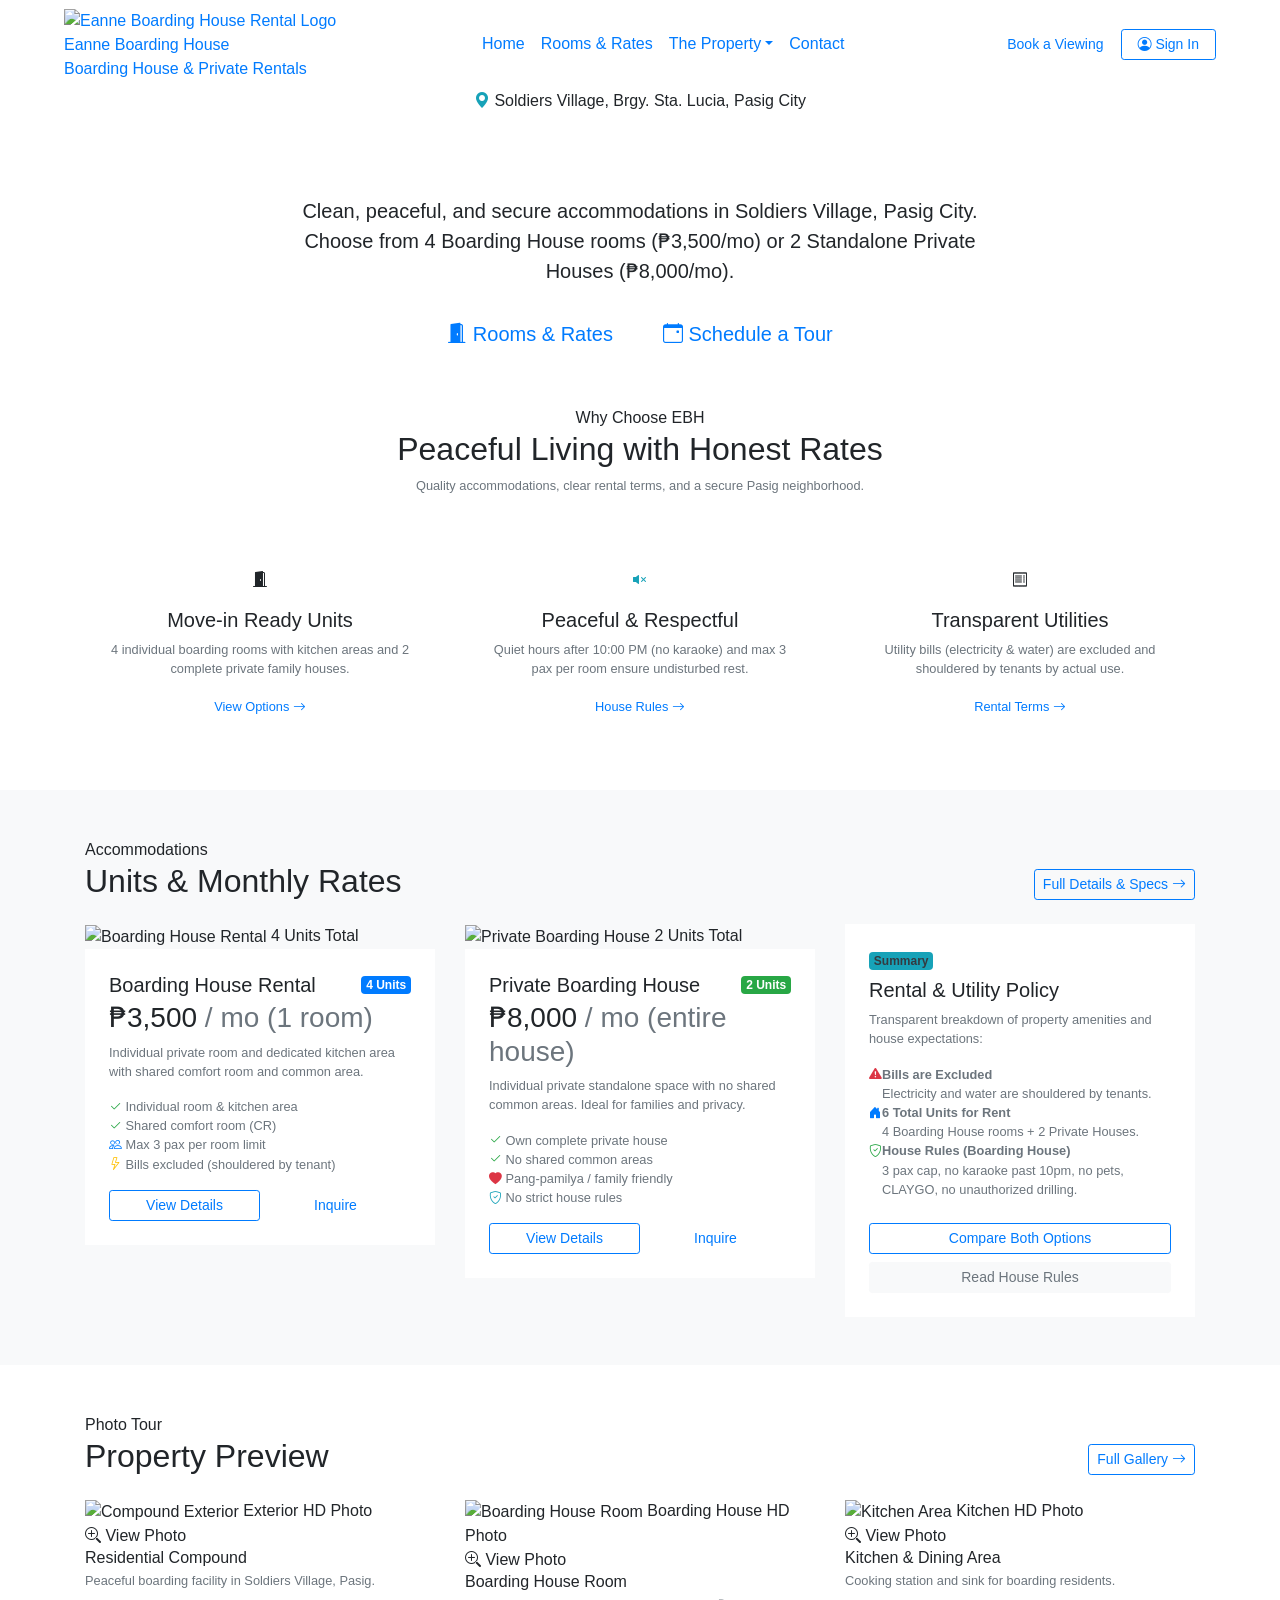
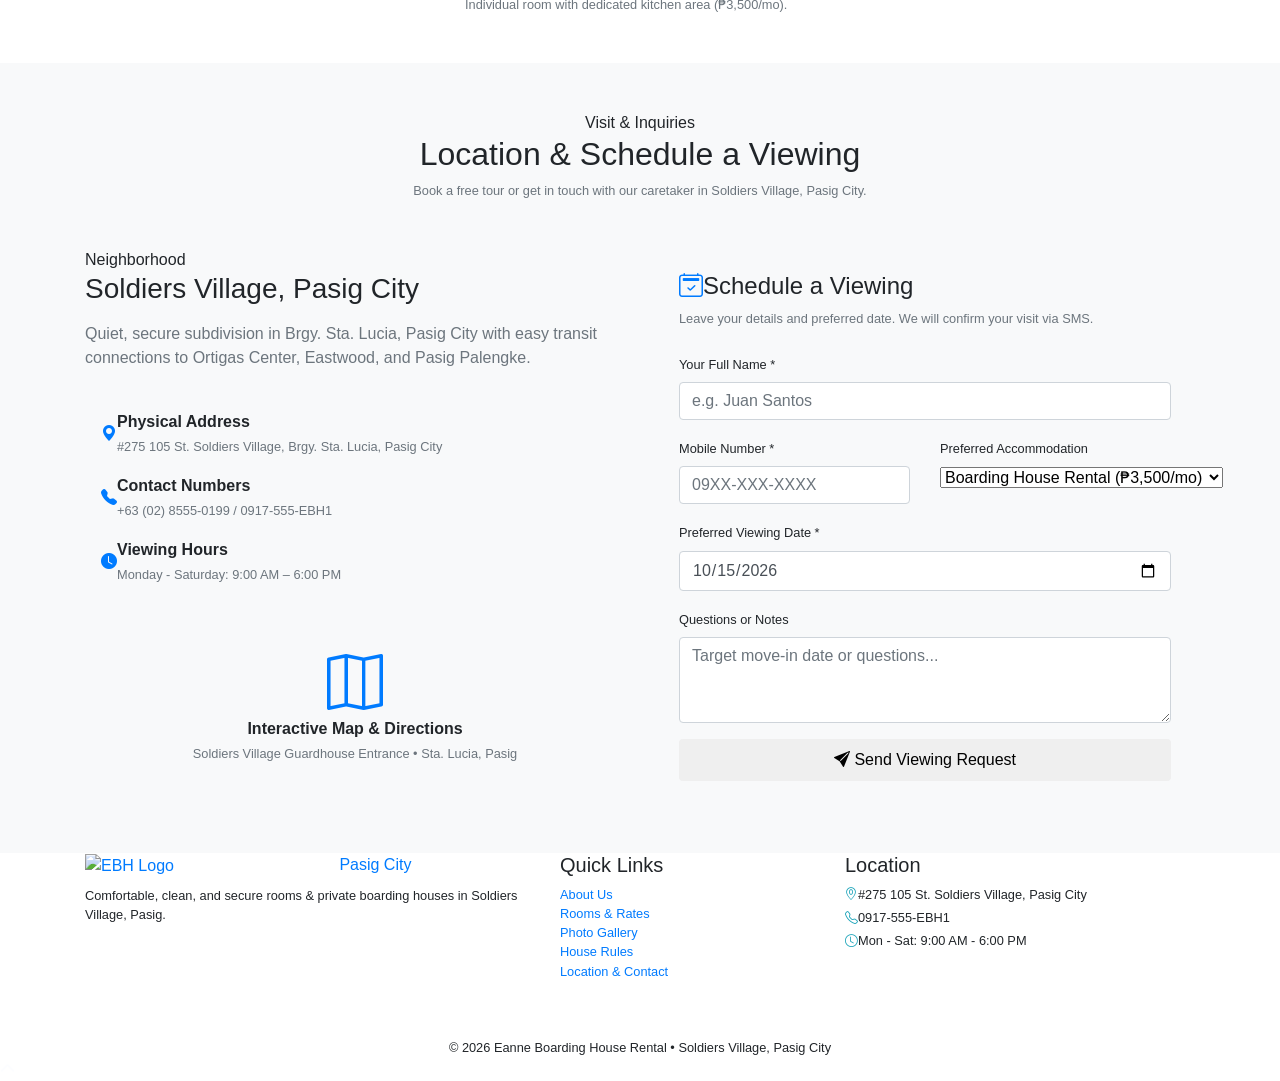
==== index.html @ 69930ec0 "feat: add gallery page and foundational web application files for Eanne Boarding House system" ====
<!DOCTYPE html>
<html lang="en">
<head>
  <meta charset="UTF-8">
  <meta name="viewport" content="width=device-width, initial-scale=1.0">
  <title>Eanne Boarding House Rental | Rooms & Houses in Pasig City</title>
  <meta name="description" content="6 boarding house units for rent in Soldiers Village, Pasig City: 4 Boarding House rentals (₱3,500/mo) and 2 Private Boarding Houses (₱8,000/mo). Electricity & water bills shouldered by tenants.">
  <link rel="stylesheet" href="https://cdn.jsdelivr.net/npm/bootstrap@4.1.3/dist/css/bootstrap.min.css">
  <link rel="stylesheet" href="https://cdn.jsdelivr.net/npm/bootstrap-icons@1.11.3/font/bootstrap-icons.min.css">
  <link rel="stylesheet" href="assets/css/style.css">
</head>
<body>

  <!-- Top Navigation -->
  <header class="sticky-top">
    <nav class="navbar navbar-expand-lg navbar-ebh" id="mainNavbar">
      <div class="container-fluid px-3 px-xl-5">
        <a class="ebh-brand" href="index.html">
          <div class="ebh-logo-mark" title="Eanne Boarding House Rental">
            <img src="assets/img/795286329_1754004695838265_6753877283478212113_n.png" alt="Eanne Boarding House Rental Logo">
          </div>
          <div class="ebh-brand-text">
            <span class="ebh-brand-title">Eanne Boarding House</span>
            <span class="ebh-brand-subtitle d-none d-sm-block">Boarding House & Private Rentals</span>
          </div>
        </a>

        <button class="navbar-toggler" type="button" data-toggle="collapse" data-target="#navbarContent" aria-controls="navbarContent" aria-expanded="false" aria-label="Toggle navigation">
          <span class="navbar-toggler-icon"></span>
        </button>

        <div class="collapse navbar-collapse" id="navbarContent">
          <ul class="navbar-nav mx-auto mb-2 mb-lg-0 align-items-lg-center">
            <li class="nav-item"><a class="nav-link active" href="index.html">Home</a></li>
            <li class="nav-item"><a class="nav-link" href="pages/accommodations.html">Rooms & Rates</a></li>
            <li class="nav-item dropdown">
              <a class="nav-link dropdown-toggle" href="#" data-toggle="dropdown">The Property</a>
              <ul class="dropdown-menu shadow">
                <li><a class="dropdown-item" href="pages/about.html"><i class="bi bi-building"></i> About Us</a></li>
                <li><a class="dropdown-item" href="pages/gallery.html"><i class="bi bi-images"></i> Photo Gallery</a></li>
                <li><a class="dropdown-item" href="pages/house-rules.html"><i class="bi bi-shield-check"></i> House Rules</a></li>
                <li><hr class="dropdown-divider"></li>
                <li><a class="dropdown-item" href="#contact"><i class="bi bi-geo-alt-fill"></i> Location</a></li>
              </ul>
            </li>
            <li class="nav-item"><a class="nav-link" href="#contact">Contact</a></li>
          </ul>

          <div class="d-flex align-items-center gap-2">
            <a href="#contact" class="btn btn-ebh-accent btn-sm px-3 fw-bold">Book a Viewing</a>
            <a href="pages/login.html" class="btn btn-outline-primary btn-sm px-3"><i class="bi bi-person-circle me-1"></i> Sign In</a>
          </div>
        </div>
      </div>
    </nav>
  </header>

  <main>
    <!-- Hero Section -->
    <section class="hero-ebh" id="heroSection">
      <div class="container text-center">
        <div class="hero-pill-badge">
          <i class="bi bi-geo-alt-fill text-info"></i> Soldiers Village, Brgy. Sta. Lucia, Pasig City
        </div>
        <h1 class="display-4 fw-bold mb-3 text-white">6 Boarding House Units for Rent</h1>
        <p class="lead mb-4 mx-auto" style="max-width: 700px;">
          Clean, peaceful, and secure accommodations in Soldiers Village, Pasig City. 
          Choose from <strong>4 Boarding House rooms (₱3,500/mo)</strong> or <strong>2 Standalone Private Houses (₱8,000/mo)</strong>.
        </p>
        <div class="d-flex flex-wrap justify-content-center gap-3">
          <a href="pages/accommodations.html" class="btn btn-ebh-accent btn-lg px-4"><i class="bi bi-door-open-fill me-1"></i> Rooms & Rates</a>
          <a href="#contact" class="btn btn-ebh-outline-light btn-lg px-4"><i class="bi bi-calendar-event me-1"></i> Schedule a Tour</a>
        </div>
      </div>
    </section>

    <!-- Value Pillars -->
    <section class="py-5 bg-white">
      <div class="container">
        <div class="text-center mb-5" style="max-width: 650px; margin: 0 auto;">
          <span class="badge-ebh badge-pending mb-2">Why Choose EBH</span>
          <h2 class="fw-bold text-navy">Peaceful Living with Honest Rates</h2>
          <p class="text-muted small">Quality accommodations, clear rental terms, and a secure Pasig neighborhood.</p>
        </div>
        <div class="row g-4">
          <div class="col-md-4">
            <div class="ebh-card h-100 p-4 text-center">
              <div class="kpi-icon blue mx-auto mb-3"><i class="bi bi-door-open-fill fs-3"></i></div>
              <h5 class="fw-bold text-navy mb-2">Move-in Ready Units</h5>
              <p class="text-muted small mb-3">4 individual boarding rooms with kitchen areas and 2 complete private family houses.</p>
              <a href="pages/accommodations.html" class="small fw-semibold">View Options <i class="bi bi-arrow-right"></i></a>
            </div>
          </div>
          <div class="col-md-4">
            <div class="ebh-card h-100 p-4 text-center">
              <div class="kpi-icon navy mx-auto mb-3"><i class="bi bi-volume-mute-fill fs-3 text-info"></i></div>
              <h5 class="fw-bold text-navy mb-2">Peaceful & Respectful</h5>
              <p class="text-muted small mb-3">Quiet hours after 10:00 PM (no karaoke) and max 3 pax per room ensure undisturbed rest.</p>
              <a href="pages/house-rules.html" class="small fw-semibold">House Rules <i class="bi bi-arrow-right"></i></a>
            </div>
          </div>
          <div class="col-md-4">
            <div class="ebh-card h-100 p-4 text-center">
              <div class="kpi-icon accent mx-auto mb-3"><i class="bi bi-receipt fs-3"></i></div>
              <h5 class="fw-bold text-navy mb-2">Transparent Utilities</h5>
              <p class="text-muted small mb-3">Utility bills (electricity & water) are excluded and shouldered by tenants by actual use.</p>
              <a href="#contact" class="small fw-semibold">Rental Terms <i class="bi bi-arrow-right"></i></a>
            </div>
          </div>
        </div>
      </div>
    </section>

    <!-- Rooms Teaser -->
    <section class="py-5 bg-light">
      <div class="container">
        <div class="d-flex justify-content-between align-items-end mb-4">
          <div>
            <span class="badge-ebh badge-pending mb-1">Accommodations</span>
            <h2 class="fw-bold text-navy mb-0">Units & Monthly Rates</h2>
          </div>
          <a href="pages/accommodations.html" class="btn btn-outline-primary btn-sm">Full Details & Specs <i class="bi bi-arrow-right"></i></a>
        </div>
        <div class="row g-4">
          <!-- Room 1: Boarding House Rental -->
          <div class="col-md-6 col-lg-4">
            <div class="ebh-card h-100 d-flex flex-column overflow-hidden">
              <div class="room-preview-box">
                <img src="assets/img/solo_room.jpg" alt="Boarding House Rental">
                <span class="gallery-badge-category">4 Units Total</span>
              </div>
              <div class="p-4 d-flex flex-column flex-grow-1 justify-content-between bg-white">
                <div>
                  <div class="d-flex justify-content-between align-items-center mb-1">
                    <h5 class="fw-bold text-navy mb-0">Boarding House Rental</h5>
                    <span class="badge bg-primary text-white">4 Units</span>
                  </div>
                  <div class="h3 fw-bold text-navy mb-2">₱3,500 <span class="fs-6 fw-normal text-muted">/ mo (1 room)</span></div>
                  <p class="text-muted small mb-3">Individual private room and dedicated kitchen area with shared comfort room and common area.</p>
                  <ul class="list-unstyled small text-muted d-flex flex-column gap-1 mb-3">
                    <li><i class="bi bi-check2 text-success me-1"></i> Individual room & kitchen area</li>
                    <li><i class="bi bi-check2 text-success me-1"></i> Shared comfort room (CR)</li>
                    <li><i class="bi bi-people text-primary me-1"></i> Max 3 pax per room limit</li>
                    <li><i class="bi bi-lightning text-warning me-1"></i> Bills excluded (shouldered by tenant)</li>
                  </ul>
                </div>
                <div class="d-flex gap-2">
                  <button type="button" class="btn btn-sm btn-outline-primary w-100" onclick="openRoomDetailsModal('Boarding House Rental', '₱3,500', 'Boarding House (4 Units Total)', ['Individual private room', 'Dedicated kitchen area', 'Shared comfort room (CR)', 'Shared common area', 'Maximum 3 pax per room limit', 'Bills excluded: Electricity & water shouldered by tenants', 'Strict quiet hours after 10 PM (No karaoke)', 'No pets allowed and CLAYGO policy', 'No drilling or renovations without permission'], 'assets/img/solo_room.jpg', 'Affordable individual room rental with dedicated kitchen area and shared comfort room. Strictly up to 3 persons per room. Electricity and water bills are shouldered by tenants.')">View Details</button>
                  <a href="#contact" class="btn btn-sm btn-ebh-primary w-100">Inquire</a>
                </div>
              </div>
            </div>
          </div>

          <!-- Room 2: Private Boarding House -->
          <div class="col-md-6 col-lg-4">
            <div class="ebh-card h-100 d-flex flex-column overflow-hidden">
              <div class="room-preview-box">
                <img src="assets/img/exterior_compound.jpg" alt="Private Boarding House">
                <span class="gallery-badge-category">2 Units Total</span>
              </div>
              <div class="p-4 d-flex flex-column flex-grow-1 justify-content-between bg-white">
                <div>
                  <div class="d-flex justify-content-between align-items-center mb-1">
                    <h5 class="fw-bold text-navy mb-0">Private Boarding House</h5>
                    <span class="badge bg-success text-white">2 Units</span>
                  </div>
                  <div class="h3 fw-bold text-navy mb-2">₱8,000 <span class="fs-6 fw-normal text-muted">/ mo (entire house)</span></div>
                  <p class="text-muted small mb-3">Individual private standalone space with no shared common areas. Ideal for families and privacy.</p>
                  <ul class="list-unstyled small text-muted d-flex flex-column gap-1 mb-3">
                    <li><i class="bi bi-check2 text-success me-1"></i> Own complete private house</li>
                    <li><i class="bi bi-check2 text-success me-1"></i> No shared common areas</li>
                    <li><i class="bi bi-heart-fill text-danger me-1"></i> Pang-pamilya / family friendly</li>
                    <li><i class="bi bi-shield-check text-info me-1"></i> No strict house rules</li>
                  </ul>
                </div>
                <div class="d-flex gap-2">
                  <button type="button" class="btn btn-sm btn-outline-primary w-100" onclick="openRoomDetailsModal('Private Boarding House', '₱8,000', 'Private Boarding House (2 Units Total)', ['Own complete private space (entire house)', 'No shared common areas with other tenants', 'Private kitchen and private comfort room', 'Ideal for families or tenants seeking full privacy', 'No strict boarding house rules (peaceful family living)', 'Bills excluded: Electricity & water shouldered by tenants', 'Gated compound security in Soldiers Village'], 'assets/img/exterior_compound.jpg', 'Complete private boarding house with own standalone space and no shared common areas. Designed for families and residents who value privacy. Electricity and water bills are shouldered by tenants.')">View Details</button>
                  <a href="#contact" class="btn btn-sm btn-ebh-accent w-100">Inquire</a>
                </div>
              </div>
            </div>
          </div>

          <!-- Card 3: Rental Summary & Inclusions -->
          <div class="col-md-12 col-lg-4">
            <div class="ebh-card h-100 p-4 bg-white d-flex flex-column justify-content-between border-info">
              <div>
                <span class="badge badge-info text-dark mb-2 font-weight-bold">Summary</span>
                <h5 class="fw-bold text-navy mb-2">Rental & Utility Policy</h5>
                <p class="text-muted small mb-3">Transparent breakdown of property amenities and house expectations:</p>
                
                <div class="small text-muted d-flex flex-column gap-2 mb-4">
                  <div class="d-flex gap-2">
                    <i class="bi bi-exclamation-triangle-fill text-danger fs-5"></i>
                    <div>
                      <strong class="text-navy d-block">Bills are Excluded</strong>
                      <span>Electricity and water are shouldered by tenants.</span>
                    </div>
                  </div>
                  <div class="d-flex gap-2">
                    <i class="bi bi-house-door-fill text-primary fs-5"></i>
                    <div>
                      <strong class="text-navy d-block">6 Total Units for Rent</strong>
                      <span>4 Boarding House rooms + 2 Private Houses.</span>
                    </div>
                  </div>
                  <div class="d-flex gap-2">
                    <i class="bi bi-shield-check text-success fs-5"></i>
                    <div>
                      <strong class="text-navy d-block">House Rules (Boarding House)</strong>
                      <span>3 pax cap, no karaoke past 10pm, no pets, CLAYGO, no unauthorized drilling.</span>
                    </div>
                  </div>
                </div>
              </div>
              <div>
                <a href="pages/accommodations.html" class="btn btn-outline-primary btn-sm w-100 mb-2">Compare Both Options</a>
                <a href="pages/house-rules.html" class="btn btn-light btn-sm w-100 text-muted">Read House Rules</a>
              </div>
            </div>
          </div>
        </div>
      </div>
    </section>

    <!-- Gallery Teaser -->
    <section class="py-5 bg-white">
      <div class="container">
        <div class="d-flex justify-content-between align-items-end mb-4">
          <div>
            <span class="badge-ebh badge-pending mb-1">Photo Tour</span>
            <h2 class="fw-bold text-navy mb-0">Property Preview</h2>
          </div>
          <a href="pages/gallery.html" class="btn btn-outline-primary btn-sm">Full Gallery <i class="bi bi-arrow-right"></i></a>
        </div>
        <div class="row g-4">
          <!-- Photo 1 -->
          <div class="col-md-4">
            <div class="gallery-card" onclick="openPhotoLightbox('assets/img/exterior_compound.jpg', 'Gated Compound Facade', 'Exterior', 'Two-story residential boarding facility with secure perimeter and clean surroundings in Soldiers Village, Pasig City.')">
              <div class="gallery-card-preview">
                <img src="assets/img/exterior_compound.jpg" alt="Compound Exterior">
                <span class="gallery-badge-category">Exterior</span>
                <span class="gallery-badge-dimen">HD Photo</span>
                <div class="gallery-overlay">
                  <span class="gallery-overlay-btn"><i class="bi bi-zoom-in"></i> View Photo</span>
                </div>
              </div>
              <div class="gallery-card-body">
                <div>
                  <h6 class="fw-bold text-navy mb-1">Residential Compound</h6>
                  <p class="text-muted small mb-0">Peaceful boarding facility in Soldiers Village, Pasig.</p>
                </div>
              </div>
            </div>
          </div>
          <!-- Photo 2 -->
          <div class="col-md-4">
            <div class="gallery-card" onclick="openPhotoLightbox('assets/img/solo_room.jpg', 'Boarding House Bedroom', 'Room', 'Move-in ready room with kitchen area access in our boarding house rental unit.')">
              <div class="gallery-card-preview">
                <img src="assets/img/solo_room.jpg" alt="Boarding House Room">
                <span class="gallery-badge-category">Boarding House</span>
                <span class="gallery-badge-dimen">HD Photo</span>
                <div class="gallery-overlay">
                  <span class="gallery-overlay-btn"><i class="bi bi-zoom-in"></i> View Photo</span>
                </div>
              </div>
              <div class="gallery-card-body">
                <div>
                  <h6 class="fw-bold text-navy mb-1">Boarding House Room</h6>
                  <p class="text-muted small mb-0">Individual room with dedicated kitchen area (₱3,500/mo).</p>
                </div>
              </div>
            </div>
          </div>
          <!-- Photo 3 -->
          <div class="col-md-4">
            <div class="gallery-card" onclick="openPhotoLightbox('assets/img/shared_kitchen.jpg', 'Kitchen Area', 'Kitchen', 'Clean kitchen area for preparing homecooked meals.')">
              <div class="gallery-card-preview">
                <img src="assets/img/shared_kitchen.jpg" alt="Kitchen Area">
                <span class="gallery-badge-category">Kitchen</span>
                <span class="gallery-badge-dimen">HD Photo</span>
                <div class="gallery-overlay">
                  <span class="gallery-overlay-btn"><i class="bi bi-zoom-in"></i> View Photo</span>
                </div>
              </div>
              <div class="gallery-card-body">
                <div>
                  <h6 class="fw-bold text-navy mb-1">Kitchen & Dining Area</h6>
                  <p class="text-muted small mb-0">Cooking station and sink for boarding residents.</p>
                </div>
              </div>
            </div>
          </div>
        </div>
      </div>
    </section>

    <!-- Contact & Location Section -->
    <section class="py-5 bg-light" id="contact">
      <div class="container">
        <div class="text-center mb-5" style="max-width: 650px; margin: 0 auto;">
          <span class="badge-ebh badge-pending mb-2">Visit & Inquiries</span>
          <h2 class="fw-bold text-navy mb-2">Location & Schedule a Viewing</h2>
          <p class="text-muted small">Book a free tour or get in touch with our caretaker in Soldiers Village, Pasig City.</p>
        </div>

        <div class="row g-5">
          <!-- Left: Location Details -->
          <div class="col-lg-6">
            <span class="badge-ebh badge-pending mb-2">Neighborhood</span>
            <h3 class="fw-bold text-navy mb-3">Soldiers Village, Pasig City</h3>
            <p class="text-muted mb-4">Quiet, secure subdivision in Brgy. Sta. Lucia, Pasig City with easy transit connections to Ortigas Center, Eastwood, and Pasig Palengke.</p>

            <div class="ebh-card p-3 mb-4">
              <div class="d-flex align-items-center gap-3 mb-3">
                <i class="bi bi-geo-alt-fill fs-4 text-primary"></i>
                <div>
                  <strong class="text-navy d-block">Physical Address</strong>
                  <small class="text-muted">#275 105 St. Soldiers Village, Brgy. Sta. Lucia, Pasig City</small>
                </div>
              </div>
              <div class="d-flex align-items-center gap-3 mb-3">
                <i class="bi bi-telephone-fill fs-4 text-primary"></i>
                <div>
                  <strong class="text-navy d-block">Contact Numbers</strong>
                  <small class="text-muted">+63 (02) 8555-0199 / 0917-555-EBH1</small>
                </div>
              </div>
              <div class="d-flex align-items-center gap-3">
                <i class="bi bi-clock-fill fs-4 text-primary"></i>
                <div>
                  <strong class="text-navy d-block">Viewing Hours</strong>
                  <small class="text-muted">Monday - Saturday: 9:00 AM – 6:00 PM</small>
                </div>
              </div>
            </div>

            <div class="placeholder-box py-4 text-center">
              <i class="bi bi-map display-4 text-primary mb-2"></i>
              <strong class="text-navy d-block">Interactive Map & Directions</strong>
              <small class="text-muted">Soldiers Village Guardhouse Entrance &bull; Sta. Lucia, Pasig</small>
            </div>
          </div>

          <!-- Right: Viewing Form -->
          <div class="col-lg-6">
            <div class="ebh-card p-4 shadow-sm">
              <h4 class="fw-bold text-navy mb-2"><i class="bi bi-calendar2-check text-primary me-2"></i>Schedule a Viewing</h4>
              <p class="text-muted small mb-4">Leave your details and preferred date. We will confirm your visit via SMS.</p>
              
              <!-- Success Alert -->
              <div class="alert alert-success border-success" id="contactSuccessAlert" style="display:none;">
                <h6 class="fw-bold text-success mb-1"><i class="bi bi-check-circle-fill me-1"></i> Viewing Request Confirmed!</h6>
                <p class="small mb-0">Thank you! Your viewing schedule request has been logged. Our caretaker will send an SMS confirmation to your mobile number.</p>
              </div>

              <form id="contactViewingForm">
                <div class="mb-3">
                  <label class="form-label small fw-semibold text-navy">Your Full Name *</label>
                  <input type="text" class="form-control" required placeholder="e.g. Juan Santos">
                </div>
                <div class="row g-3 mb-3">
                  <div class="col-md-6">
                    <label class="form-label small fw-semibold text-navy">Mobile Number *</label>
                    <input type="tel" class="form-control" required placeholder="09XX-XXX-XXXX">
                  </div>
                  <div class="col-md-6">
                    <label class="form-label small fw-semibold text-navy">Preferred Accommodation</label>
                    <select class="form-select">
                      <option value="Boarding House Rental (₱3,500)">Boarding House Rental (₱3,500/mo)</option>
                      <option value="Private Boarding House (₱8,000)">Private Boarding House (₱8,000/mo)</option>
                      <option value="General Inquiry / Both">General Inquiry / Either</option>
                    </select>
                  </div>
                </div>
                <div class="mb-3">
                  <label class="form-label small fw-semibold text-navy">Preferred Viewing Date *</label>
                  <input type="date" class="form-control" required value="2026-10-15">
                </div>
                <div class="mb-3">
                  <label class="form-label small fw-semibold text-navy">Questions or Notes</label>
                  <textarea class="form-control" rows="3" placeholder="Target move-in date or questions..."></textarea>
                </div>
                <button type="submit" class="btn btn-ebh-primary w-100 py-2 fw-semibold">
                  <i class="bi bi-send-fill me-1"></i> Send Viewing Request
                </button>
              </form>
            </div>
          </div>
        </div>
      </div>
    </section>
  </main>

  <!-- Footer -->
  <footer class="footer-ebh">
    <div class="container">
      <div class="row g-4 mb-4">
        <div class="col-lg-5">
          <a class="ebh-brand dark mb-2 d-inline-flex" href="index.html">
            <div class="ebh-logo-mark"><img src="assets/img/795286329_1754004695838265_6753877283478212113_n.png" alt="EBH Logo"></div>
            <div class="ebh-brand-text"><span class="ebh-brand-title text-white">Eanne Boarding House</span><span class="ebh-brand-subtitle">Pasig City</span></div>
          </a>
          <p class="small text-white-50">Comfortable, clean, and secure rooms & private boarding houses in Soldiers Village, Pasig.</p>
        </div>
        <div class="col-6 col-lg-3">
          <h5>Quick Links</h5>
          <ul class="list-unstyled small d-flex flex-column gap-1">
            <li><a href="pages/about.html">About Us</a></li>
            <li><a href="pages/accommodations.html">Rooms & Rates</a></li>
            <li><a href="pages/gallery.html">Photo Gallery</a></li>
            <li><a href="pages/house-rules.html">House Rules</a></li>
            <li><a href="#contact">Location & Contact</a></li>
          </ul>
        </div>
        <div class="col-6 col-lg-4">
          <h5>Location</h5>
          <address class="small text-white-50">
            <p class="mb-1"><i class="bi bi-geo-alt text-info me-2"></i>#275 105 St. Soldiers Village, Pasig City</p>
            <p class="mb-1"><i class="bi bi-telephone text-info me-2"></i>0917-555-EBH1</p>
            <p class="mb-0"><i class="bi bi-clock text-info me-2"></i>Mon - Sat: 9:00 AM - 6:00 PM</p>
          </address>
        </div>
      </div>
      <div class="border-top border-white border-opacity-10 pt-3 text-center small text-white-50">
        <p class="mb-0">&copy; 2026 Eanne Boarding House Rental &bull; Soldiers Village, Pasig City</p>
      </div>
    </div>
  </footer>

  <!-- Bootstrap 4.1.3 Dependencies: Full jQuery 3.7.1, Popper.js, Bootstrap 4.1.3 JS -->
  <script src="https://cdn.jsdelivr.net/npm/jquery@3.7.1/dist/jquery.min.js"></script>
  <script src="https://cdn.jsdelivr.net/npm/popper.js@1.14.3/dist/umd/popper.min.js"></script>
  <script src="https://cdn.jsdelivr.net/npm/bootstrap@4.1.3/dist/js/bootstrap.min.js"></script>
  <script src="assets/js/script.js"></script>
</body>
</html>
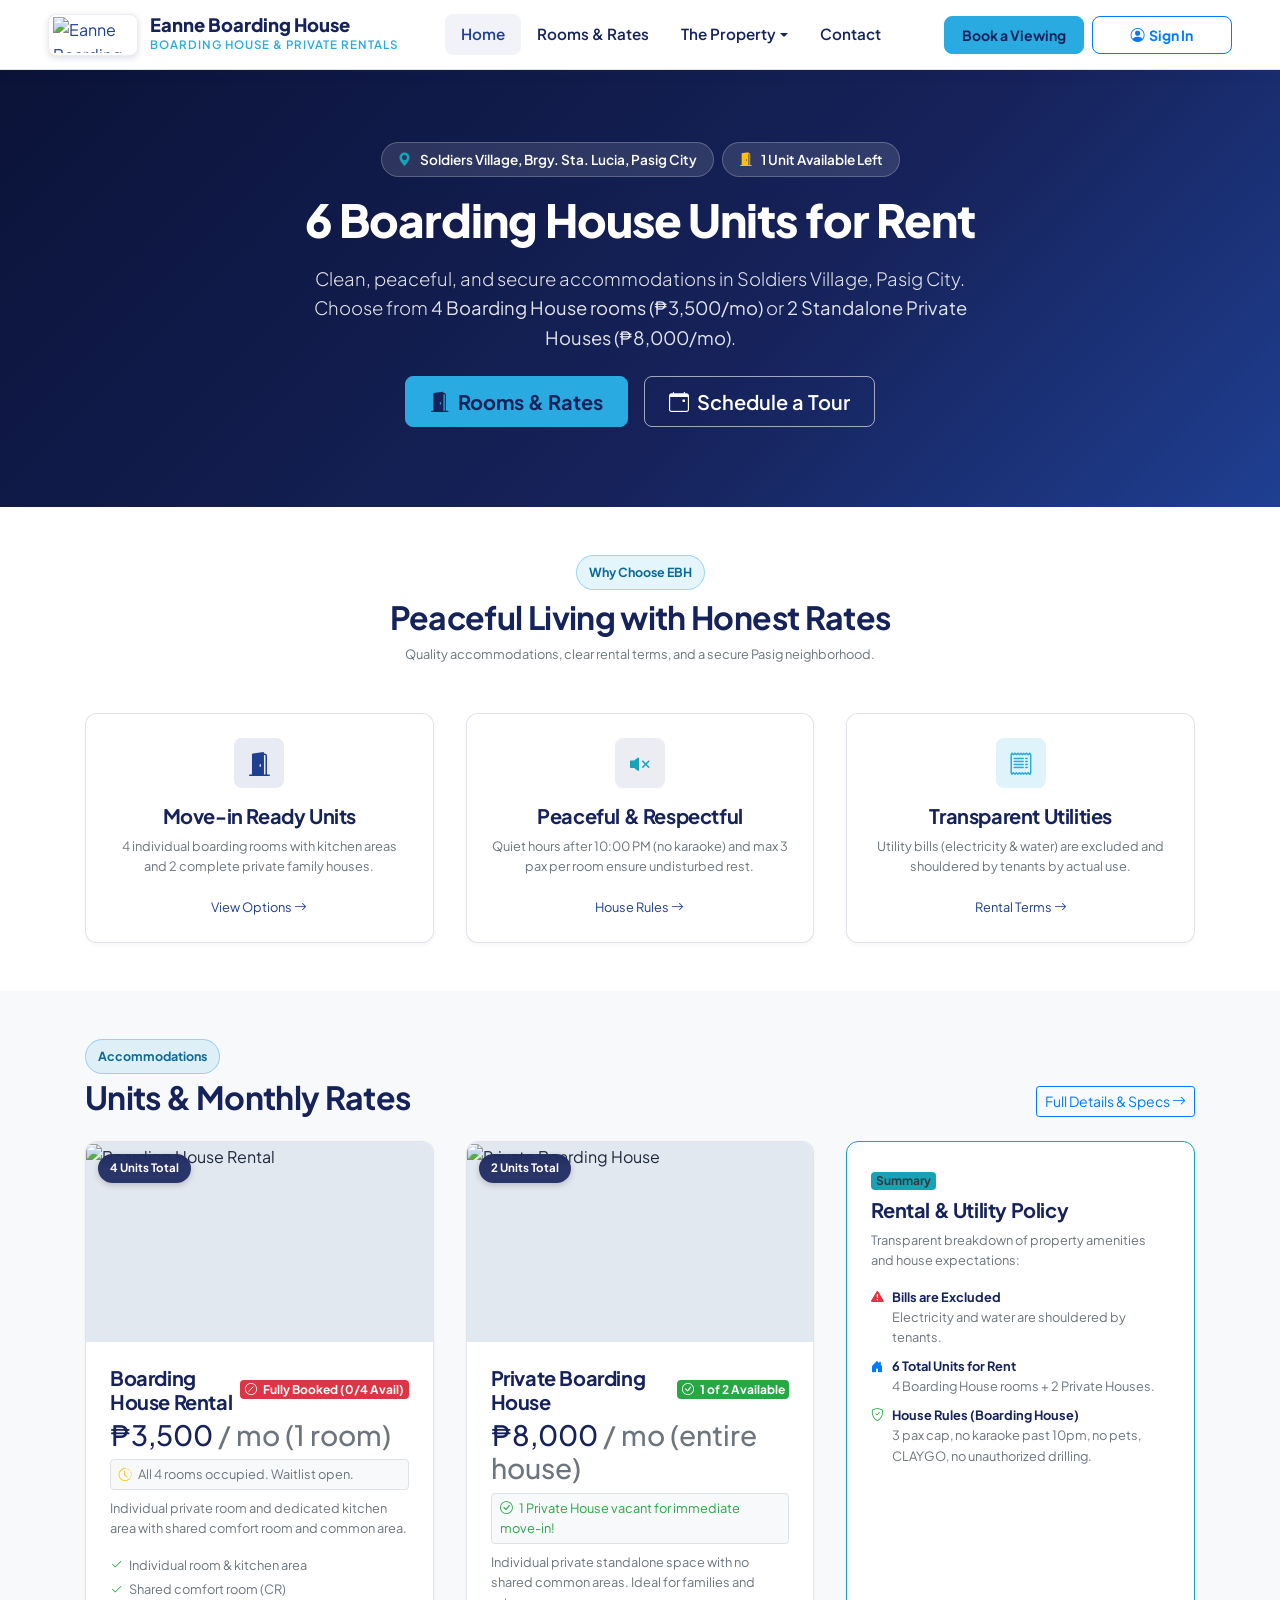
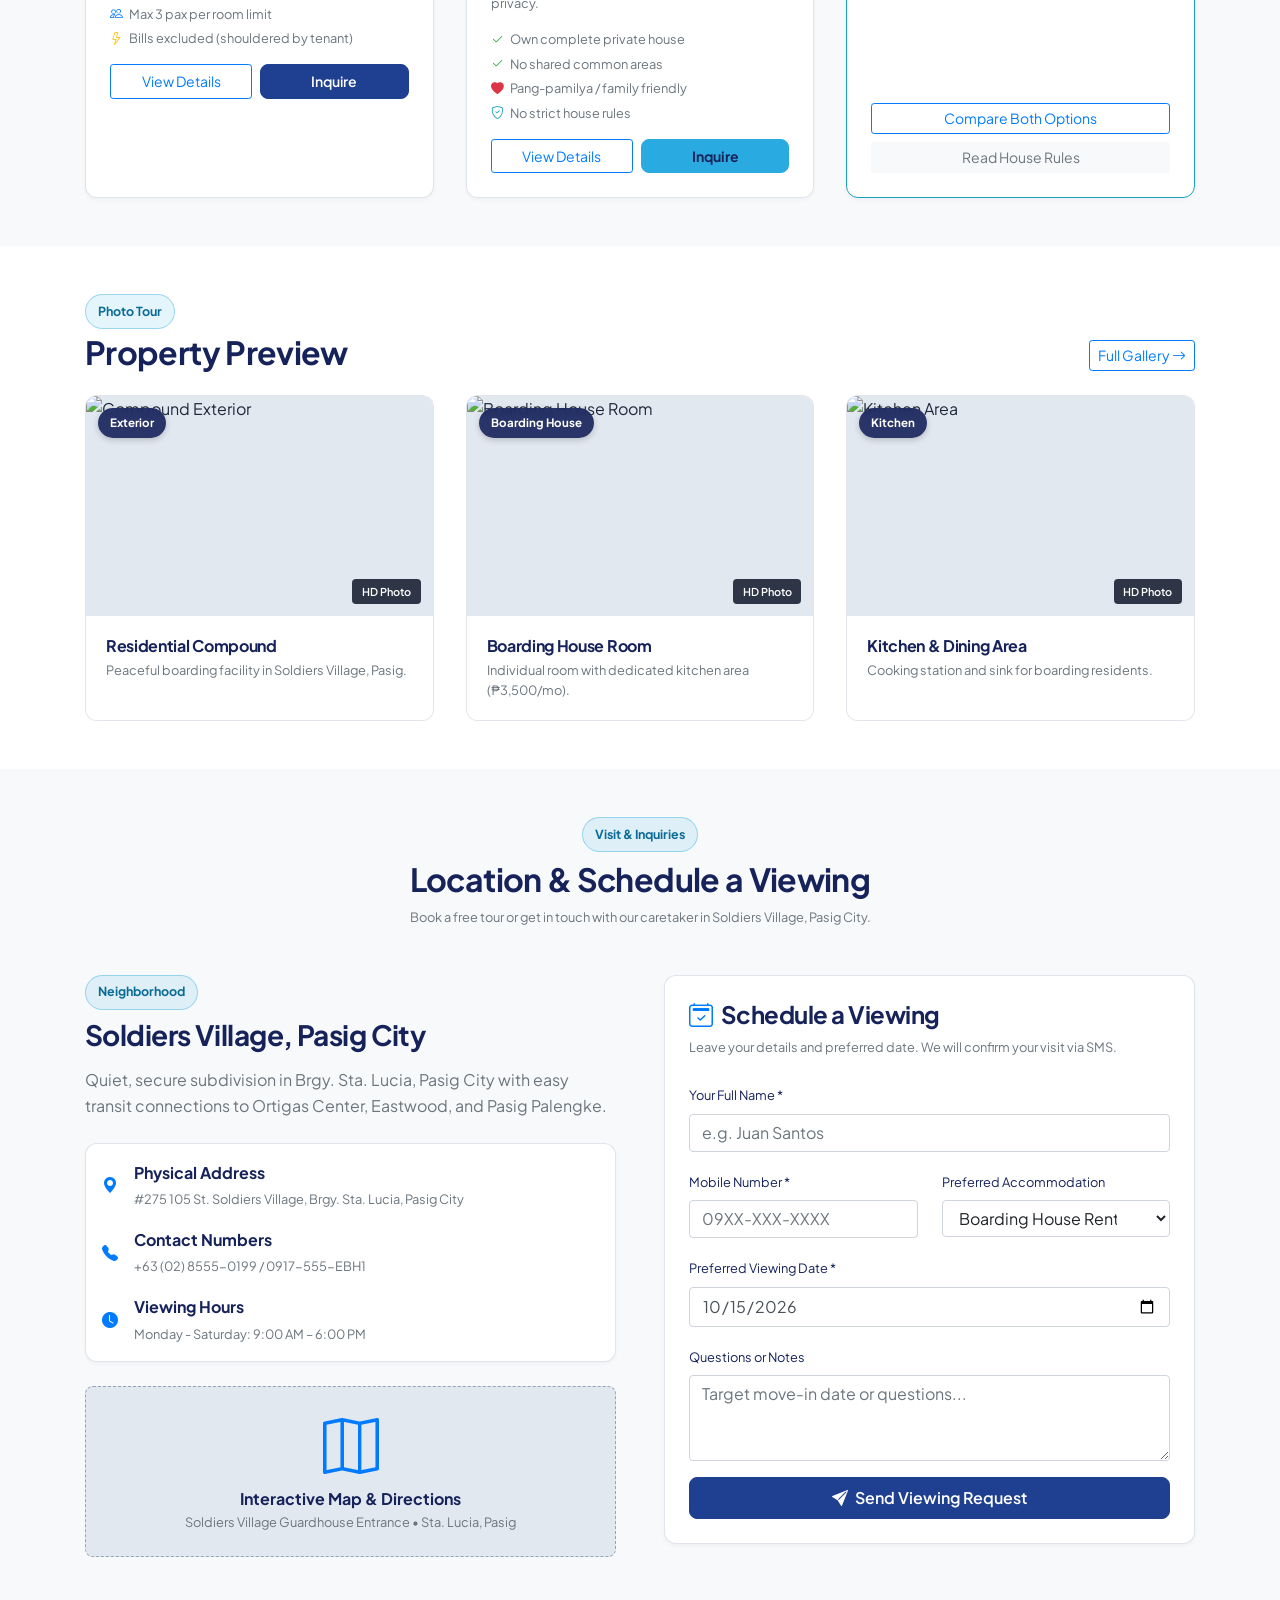
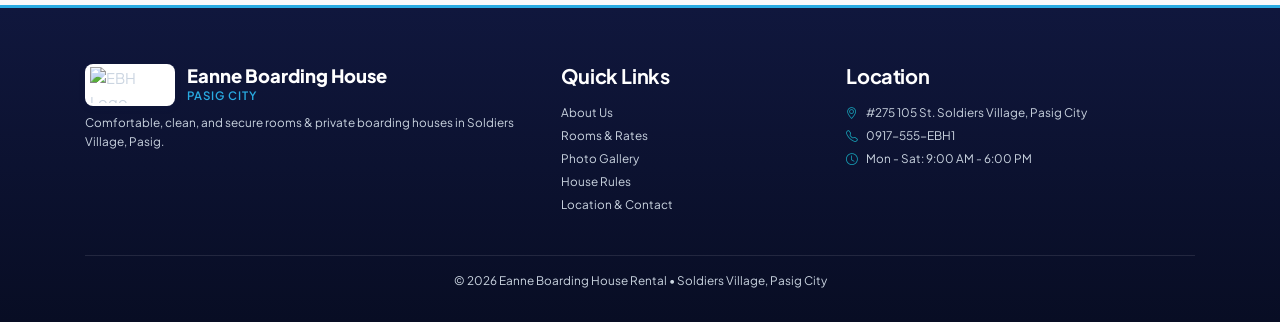
==== commit 965b73d9: "feat: create core stylesheets, admin dashboard, and management pages for web system" ====
--- a/index.html
+++ b/index.html
@@ -59,8 +59,13 @@
     <!-- Hero Section -->
     <section class="hero-ebh" id="heroSection">
       <div class="container text-center">
-        <div class="hero-pill-badge">
-          <i class="bi bi-geo-alt-fill text-info"></i> Soldiers Village, Brgy. Sta. Lucia, Pasig City
+        <div class="d-flex flex-wrap justify-content-center align-items-center gap-2 mb-3">
+          <div class="hero-pill-badge mb-0">
+            <i class="bi bi-geo-alt-fill text-info"></i> Soldiers Village, Brgy. Sta. Lucia, Pasig City
+          </div>
+          <div class="hero-pill-badge mb-0" id="heroAvailBadge">
+            <i class="bi bi-door-open-fill text-warning"></i> <span id="heroAvailRoomsText">1 Unit Available Left</span>
+          </div>
         </div>
         <h1 class="display-4 fw-bold mb-3 text-white">6 Boarding House Units for Rent</h1>
         <p class="lead mb-4 mx-auto" style="max-width: 700px;">
@@ -133,9 +138,12 @@
                 <div>
                   <div class="d-flex justify-content-between align-items-center mb-1">
                     <h5 class="fw-bold text-navy mb-0">Boarding House Rental</h5>
-                    <span class="badge bg-primary text-white">4 Units</span>
+                    <span id="indexBhAvailBadge" class="badge bg-danger text-white"><i class="bi bi-slash-circle me-1"></i> Fully Booked (0/4 Avail)</span>
                   </div>
                   <div class="h3 fw-bold text-navy mb-2">₱3,500 <span class="fs-6 fw-normal text-muted">/ mo (1 room)</span></div>
+                  <div id="indexBhNotice" class="small py-1 px-2 rounded mb-2 bg-light text-muted border">
+                    <i class="bi bi-clock-history text-warning me-1"></i> All 4 rooms occupied. Waitlist open.
+                  </div>
                   <p class="text-muted small mb-3">Individual private room and dedicated kitchen area with shared comfort room and common area.</p>
                   <ul class="list-unstyled small text-muted d-flex flex-column gap-1 mb-3">
                     <li><i class="bi bi-check2 text-success me-1"></i> Individual room & kitchen area</li>
@@ -163,9 +171,12 @@
                 <div>
                   <div class="d-flex justify-content-between align-items-center mb-1">
                     <h5 class="fw-bold text-navy mb-0">Private Boarding House</h5>
-                    <span class="badge bg-success text-white">2 Units</span>
+                    <span id="indexPbAvailBadge" class="badge bg-success text-white"><i class="bi bi-check-circle me-1"></i> 1 of 2 Available</span>
                   </div>
                   <div class="h3 fw-bold text-navy mb-2">₱8,000 <span class="fs-6 fw-normal text-muted">/ mo (entire house)</span></div>
+                  <div id="indexPbNotice" class="small py-1 px-2 rounded mb-2 bg-light text-success border">
+                    <i class="bi bi-check-circle text-success me-1"></i> 1 Private House vacant for immediate move-in!
+                  </div>
                   <p class="text-muted small mb-3">Individual private standalone space with no shared common areas. Ideal for families and privacy.</p>
                   <ul class="list-unstyled small text-muted d-flex flex-column gap-1 mb-3">
                     <li><i class="bi bi-check2 text-success me-1"></i> Own complete private house</li>
--- a/assets/css/style.css
+++ b/assets/css/style.css
@@ -0,0 +1,999 @@
+@import url('https://fonts.googleapis.com/css2?family=Plus+Jakarta+Sans:wght@400;500;600;700;800&display=swap');
+
+:root {
+  --color-navy: #16225A;
+  --color-navy-dark: #0f173f;
+  --color-blue: #1F3F91;
+  --color-accent: #29ABE2;
+  --color-white: #FFFFFF;
+  --color-light-gray: #F4F6FA;
+  --color-border: rgba(22, 34, 90, 0.12);
+  --color-text-muted: #475569;
+  --shadow-sm: 0 2px 4px rgba(22, 34, 90, 0.04);
+  --shadow-md: 0 6px 18px rgba(22, 34, 90, 0.08);
+  --shadow-lg: 0 12px 30px rgba(22, 34, 90, 0.12);
+  --radius-sm: 8px;
+  --radius-md: 12px;
+  --transition: all 0.2s ease-in-out;
+}
+
+body {
+  font-family: 'Plus Jakarta Sans', -apple-system, BlinkMacSystemFont, 'Segoe UI', Roboto, sans-serif;
+  color: #1e293b;
+  background-color: var(--color-light-gray);
+  line-height: 1.6;
+}
+
+h1, h2, h3, h4, h5, h6 {
+  color: var(--color-navy);
+  font-weight: 700;
+  letter-spacing: -0.02em;
+}
+
+a {
+  color: var(--color-blue);
+  text-decoration: none;
+  transition: var(--transition);
+}
+
+a:hover {
+  color: var(--color-accent);
+}
+
+/* Utilities */
+.text-navy { color: var(--color-navy) !important; }
+.text-blue { color: var(--color-blue) !important; }
+.text-accent { color: #0284c7 !important; }
+.text-white { color: var(--color-white) !important; }
+.bg-navy { background-color: var(--color-navy) !important; color: var(--color-white) !important; }
+.bg-blue { background-color: var(--color-blue) !important; color: var(--color-white) !important; }
+.bg-accent { background-color: var(--color-accent) !important; color: var(--color-navy) !important; }
+
+/* Ensure headings inside dark heroes/banners and text-white containers are always white */
+.text-white h1, .text-white h2, .text-white h3, .text-white h4, .text-white h5, .text-white h6,
+.bg-navy h1, .bg-navy h2, .bg-navy h3, .bg-navy h4, .bg-navy h5, .bg-navy h6,
+.bg-blue h1, .bg-blue h2, .bg-blue h3, .bg-blue h4, .bg-blue h5, .bg-blue h6,
+.hero-ebh h1, .hero-ebh h2, .hero-ebh h3, .hero-ebh h4, .hero-ebh h5, .hero-ebh h6,
+h1.text-white, h2.text-white, h3.text-white, h4.text-white, h5.text-white, h6.text-white {
+  color: var(--color-white) !important;
+}
+
+/* Bootstrap 4.1.3 Compatibility Utilities */
+.gap-1 { gap: 0.25rem !important; }
+.gap-2 { gap: 0.5rem !important; }
+.gap-3 { gap: 1rem !important; }
+.gap-4 { gap: 1.5rem !important; }
+.gap-5 { gap: 3rem !important; }
+
+.min-vh-100 { min-height: 100vh !important; }
+.vh-100 { height: 100vh !important; }
+
+.me-1 { margin-right: 0.25rem !important; }
+.me-2 { margin-right: 0.5rem !important; }
+.me-3 { margin-right: 1rem !important; }
+.me-4 { margin-right: 1.5rem !important; }
+.me-5 { margin-right: 3rem !important; }
+.ms-1 { margin-left: 0.25rem !important; }
+.ms-2 { margin-left: 0.5rem !important; }
+.ms-3 { margin-left: 1rem !important; }
+.ms-4 { margin-left: 1.5rem !important; }
+.ms-5 { margin-left: 3rem !important; }
+.ms-auto { margin-left: auto !important; }
+.me-auto { margin-right: auto !important; }
+
+.pe-1 { padding-right: 0.25rem !important; }
+.pe-2 { padding-right: 0.5rem !important; }
+.pe-3 { padding-right: 1rem !important; }
+.ps-1 { padding-left: 0.25rem !important; }
+.ps-2 { padding-left: 0.5rem !important; }
+.ps-3 { padding-left: 1rem !important; }
+
+.rounded-pill { border-radius: 50rem !important; }
+.rounded-4 { border-radius: 1rem !important; }
+.rounded-3 { border-radius: 0.75rem !important; }
+
+.row.g-1 { margin-right: -0.25rem; margin-left: -0.25rem; }
+.row.g-1 > [class*="col-"], .row.g-1 > .col { padding-right: 0.25rem; padding-left: 0.25rem; }
+.row.g-2 { margin-right: -0.5rem; margin-left: -0.5rem; }
+.row.g-2 > [class*="col-"], .row.g-2 > .col { padding-right: 0.5rem; padding-left: 0.5rem; }
+.row.g-3 { margin-right: -0.75rem; margin-left: -0.75rem; }
+.row.g-3 > [class*="col-"], .row.g-3 > .col { padding-right: 0.75rem; padding-left: 0.75rem; }
+.row.g-4 { margin-right: -1rem; margin-left: -1rem; }
+.row.g-4 > [class*="col-"], .row.g-4 > .col { padding-right: 1rem; padding-left: 1rem; }
+.row.g-5 { margin-right: -1.5rem; margin-left: -1.5rem; }
+.row.g-5 > [class*="col-"], .row.g-5 > .col { padding-right: 1.5rem; padding-left: 1.5rem; }
+
+.form-select {
+  display: block;
+  width: 100%;
+  padding: 0.375rem 2.25rem 0.375rem 0.75rem;
+  font-size: 1rem;
+  font-weight: 400;
+  line-height: 1.5;
+  color: #212529;
+  background-color: #fff;
+  border: 1px solid #ced4da;
+  border-radius: 0.25rem;
+}
+.bg-opacity-10 { background-color: rgba(31, 63, 145, 0.1) !important; }
+.bg-opacity-15 { background-color: rgba(255, 255, 255, 0.15) !important; }
+.border-opacity-10 { border-color: rgba(255, 255, 255, 0.1) !important; }
+.border-opacity-15 { border-color: rgba(255, 255, 255, 0.15) !important; }
+.border-opacity-20 { border-color: rgba(255, 255, 255, 0.2) !important; }
+
+/* Brand Logo */
+.ebh-brand {
+  display: inline-flex;
+  align-items: center;
+  gap: 0.75rem;
+}
+.ebh-logo-mark {
+  height: 42px;
+  width: auto;
+  min-width: 44px;
+  max-width: 90px;
+  border-radius: 8px;
+  background: #ffffff;
+  display: flex;
+  align-items: center;
+  justify-content: center;
+  box-shadow: 0 2px 6px rgba(22, 34, 90, 0.15);
+  border: 1px solid rgba(22, 34, 90, 0.08);
+  padding: 2px 4px;
+  overflow: hidden;
+  flex-shrink: 0;
+}
+.ebh-logo-mark img {
+  height: 100%;
+  width: auto;
+  max-width: 100%;
+  object-fit: contain;
+  display: block;
+}
+.ebh-brand.dark .ebh-logo-mark {
+  background: #ffffff;
+  border: 1.5px solid rgba(255, 255, 255, 0.2);
+}
+.ebh-brand-text { display: flex; flex-direction: column; }
+.ebh-brand-title { font-weight: 800; font-size: 1.15rem; color: var(--color-navy); line-height: 1.2; }
+.ebh-brand-subtitle { font-size: 0.72rem; font-weight: 600; text-transform: uppercase; letter-spacing: 1px; color: var(--color-accent); }
+.ebh-brand.dark .ebh-brand-title { color: var(--color-white); }
+
+/* Navigation */
+.navbar-ebh {
+  background-color: rgba(255, 255, 255, 0.98);
+  backdrop-filter: blur(10px);
+  border-bottom: 1px solid var(--color-border);
+  box-shadow: 0 4px 12px rgba(22, 34, 90, 0.06);
+  padding: 0.85rem 0;
+}
+.navbar-ebh .nav-link {
+  color: var(--color-navy);
+  font-weight: 600;
+  font-size: 0.95rem;
+  padding: 0.5rem 1rem !important;
+  border-radius: var(--radius-sm);
+  transition: var(--transition);
+}
+.navbar-ebh .nav-link:hover,
+.navbar-ebh .nav-link.active {
+  color: var(--color-blue);
+  background-color: rgba(31, 63, 145, 0.06);
+}
+.navbar-ebh .dropdown-menu {
+  border: 1px solid var(--color-border);
+  border-radius: var(--radius-md);
+  box-shadow: var(--shadow-lg);
+  padding: 0.5rem;
+  min-width: 240px;
+}
+.navbar-ebh .dropdown-item {
+  color: var(--color-navy);
+  font-weight: 600;
+  padding: 0.6rem 1rem;
+  border-radius: var(--radius-sm);
+  display: flex;
+  align-items: center;
+  gap: 0.75rem;
+  transition: var(--transition);
+}
+.navbar-ebh .dropdown-item:hover {
+  background-color: rgba(31, 63, 145, 0.08);
+  color: var(--color-blue);
+  transform: translateX(3px);
+}
+@media (min-width: 992px) {
+  .navbar-ebh .nav-item.dropdown:hover .dropdown-menu { display: block; margin-top: 0; }
+}
+
+/* Navbar Hamburger Toggler Button - Hidden on Desktop (>=992px), Visible ONLY on Mobile (<992px) */
+.navbar-ebh .navbar-toggler {
+  display: none;
+  padding: 0.45rem 0.7rem;
+  font-size: 1.25rem;
+  line-height: 1;
+  background-color: #ffffff !important;
+  border: 1.5px solid rgba(22, 34, 90, 0.22) !important;
+  border-radius: var(--radius-sm);
+  box-shadow: 0 2px 6px rgba(22, 34, 90, 0.08);
+  transition: var(--transition);
+  color: var(--color-navy) !important;
+  cursor: pointer;
+}
+
+@media (min-width: 992px) {
+  .navbar-ebh .navbar-toggler {
+    display: none !important;
+  }
+}
+
+.navbar-ebh .navbar-toggler:hover,
+.navbar-ebh .navbar-toggler:focus {
+  background-color: rgba(31, 63, 145, 0.06) !important;
+  border-color: var(--color-blue) !important;
+  outline: none;
+  box-shadow: 0 0 0 3px rgba(31, 63, 145, 0.15);
+}
+
+/* High-contrast custom SVG stroke: Navy #16225A */
+.navbar-ebh .navbar-toggler .navbar-toggler-icon,
+.navbar-ebh .navbar-toggler-icon {
+  display: inline-block;
+  width: 1.5em;
+  height: 1.5em;
+  vertical-align: middle;
+  background-image: url("data:image/svg+xml,%3csvg xmlns='http://www.w3.org/2000/svg' viewBox='0 0 30 30'%3e%3cpath stroke='%2316225A' stroke-linecap='round' stroke-miterlimit='10' stroke-width='2.6' d='M4 7h22M4 15h22M4 23h22'/%3e%3c/svg%3e") !important;
+  background-repeat: no-repeat;
+  background-position: center;
+  background-size: 100% 100%;
+}
+
+.navbar-ebh .navbar-toggler:not(.collapsed),
+.navbar-ebh .navbar-toggler[aria-expanded="true"] {
+  background-color: rgba(31, 63, 145, 0.1) !important;
+  border-color: var(--color-navy) !important;
+}
+
+.navbar-ebh .navbar-toggler:not(.collapsed) .navbar-toggler-icon,
+.navbar-ebh .navbar-toggler[aria-expanded="true"] .navbar-toggler-icon {
+  background-image: url("data:image/svg+xml,%3csvg xmlns='http://www.w3.org/2000/svg' viewBox='0 0 30 30'%3e%3cpath stroke='%231F3F91' stroke-linecap='round' stroke-miterlimit='10' stroke-width='2.6' d='M4 7h22M4 15h22M4 23h22'/%3e%3c/svg%3e") !important;
+}
+
+/* Mobile Dropdown & Collapse Drawer */
+@media (max-width: 991.98px) {
+  .navbar-ebh .navbar-toggler {
+    display: inline-flex !important;
+    align-items: center;
+    justify-content: center;
+  }
+  .navbar-ebh .navbar-collapse {
+    background: #ffffff;
+    border-radius: var(--radius-md);
+    margin-top: 0.85rem;
+    padding: 1.15rem 1.25rem;
+    box-shadow: 0 12px 35px rgba(22, 34, 90, 0.15);
+    border: 1px solid var(--color-border);
+  }
+  .navbar-ebh .navbar-nav {
+    margin-bottom: 0.85rem !important;
+  }
+  .navbar-ebh .nav-link {
+    padding: 0.65rem 0.85rem !important;
+    font-size: 0.98rem;
+    color: var(--color-navy) !important;
+    border-radius: var(--radius-sm);
+    display: block;
+    margin-bottom: 2px;
+  }
+  .navbar-ebh .nav-link:hover,
+  .navbar-ebh .nav-link.active {
+    background-color: rgba(31, 63, 145, 0.08);
+    color: var(--color-blue) !important;
+  }
+  .navbar-ebh .dropdown-menu {
+    background: #f8fafc;
+    border: 1px solid var(--color-border);
+    box-shadow: none;
+    margin: 0.25rem 0 0.5rem 0.5rem;
+    padding: 0.5rem;
+    border-radius: var(--radius-sm);
+  }
+  .navbar-ebh .dropdown-item {
+    padding: 0.55rem 0.85rem;
+    font-size: 0.92rem;
+  }
+  .navbar-ebh .navbar-collapse .d-flex {
+    flex-direction: column;
+    width: 100%;
+    gap: 0.6rem !important;
+    padding-top: 0.85rem;
+    border-top: 1px solid var(--color-border);
+  }
+  .navbar-ebh .navbar-collapse .btn {
+    width: 100% !important;
+    min-width: 100% !important;
+    height: 42px;
+    justify-content: center;
+  }
+}
+
+/* Navbar Action CTA Buttons - Identical Sizing & Height on Desktop */
+@media (min-width: 992px) {
+  .navbar-ebh .navbar-collapse .btn {
+    display: inline-flex;
+    align-items: center;
+    justify-content: center;
+    height: 38px;
+    min-width: 140px;
+    padding: 0 1rem !important;
+    font-size: 0.875rem;
+    font-weight: 700;
+    line-height: 1;
+    border-radius: var(--radius-sm);
+    text-align: center;
+    white-space: nowrap;
+    box-sizing: border-box;
+  }
+}
+
+.btn-ebh-primary.btn-sm,
+.btn-ebh-accent.btn-sm,
+.btn-ebh-outline-light.btn-sm {
+  padding: 0.35rem 0.85rem;
+  font-size: 0.875rem;
+  line-height: 1.5;
+}
+
+/* Hero Section - Unified Design System */
+.hero-ebh {
+  position: relative;
+  color: var(--color-white);
+  padding: 4.5rem 0 5rem;
+  background: linear-gradient(135deg, #0b1338 0%, #16225A 60%, #1F3F91 100%);
+}
+.hero-ebh h1 {
+  color: var(--color-white) !important;
+  font-size: clamp(2rem, 4vw, 2.85rem);
+  line-height: 1.2;
+  font-weight: 800;
+}
+.hero-ebh .lead {
+  color: rgba(255, 255, 255, 0.88);
+  font-size: 1.15rem;
+}
+.hero-pill-badge {
+  display: inline-flex;
+  align-items: center;
+  gap: 0.5rem;
+  padding: 0.35rem 1rem;
+  border-radius: 50rem;
+  background-color: rgba(255, 255, 255, 0.12);
+  border: 1px solid rgba(255, 255, 255, 0.22);
+  color: #ffffff;
+  font-size: 0.85rem;
+  font-weight: 600;
+  margin-bottom: 1rem;
+}
+
+/* Buttons */
+.btn-ebh-primary {
+  background-color: var(--color-blue);
+  color: var(--color-white);
+  border: 1px solid var(--color-blue);
+  font-weight: 600;
+  padding: 0.6rem 1.4rem;
+  border-radius: var(--radius-sm);
+  transition: var(--transition);
+}
+.btn-ebh-primary:hover {
+  background-color: var(--color-navy);
+  border-color: var(--color-navy);
+  color: var(--color-white);
+  transform: translateY(-1px);
+}
+.btn-ebh-accent {
+  background-color: var(--color-accent);
+  color: var(--color-navy);
+  border: 1px solid var(--color-accent);
+  font-weight: 700;
+  padding: 0.6rem 1.4rem;
+  border-radius: var(--radius-sm);
+  transition: var(--transition);
+}
+.btn-ebh-accent:hover { background-color: #2096c7; color: var(--color-navy); }
+
+.btn-ebh-outline-light {
+  background: transparent;
+  color: var(--color-white);
+  border: 1.5px solid rgba(255, 255, 255, 0.6);
+  font-weight: 600;
+  padding: 0.6rem 1.4rem;
+  border-radius: var(--radius-sm);
+  transition: var(--transition);
+}
+.btn-ebh-outline-light:hover { background: var(--color-white); color: var(--color-navy); }
+
+/* Cards */
+.ebh-card {
+  background-color: var(--color-white);
+  border: 1px solid var(--color-border);
+  border-radius: var(--radius-md);
+  box-shadow: var(--shadow-sm);
+  transition: var(--transition);
+  overflow: hidden;
+}
+.ebh-card:hover { box-shadow: var(--shadow-md); border-color: rgba(31, 63, 145, 0.25); }
+.ebh-card-header {
+  padding: 1.15rem 1.4rem;
+  background-color: var(--color-white);
+  border-bottom: 1px solid var(--color-border);
+  display: flex;
+  align-items: center;
+  justify-content: space-between;
+}
+.ebh-card-header.navy-gradient {
+  background: linear-gradient(135deg, var(--color-navy) 0%, var(--color-blue) 100%) !important;
+  color: var(--color-white) !important;
+  border-bottom: none;
+}
+.ebh-card-header.navy-gradient * { color: var(--color-white) !important; }
+.ebh-card-body { padding: 1.4rem; }
+
+/* Service & Feature Cards */
+.service-card {
+  height: 100%;
+  display: flex;
+  flex-direction: column;
+  padding: 1.75rem;
+  border-radius: var(--radius-md);
+  background: var(--color-white);
+  border: 1px solid var(--color-border);
+  box-shadow: var(--shadow-sm);
+  transition: var(--transition);
+}
+.service-card:hover {
+  transform: translateY(-4px);
+  box-shadow: var(--shadow-lg);
+  border-color: var(--color-accent);
+}
+.service-icon-box {
+  width: 58px;
+  height: 58px;
+  border-radius: var(--radius-sm);
+  background: rgba(41, 171, 226, 0.12);
+  color: var(--color-blue);
+  display: flex;
+  align-items: center;
+  justify-content: center;
+  font-size: 1.75rem;
+  margin-bottom: 1.25rem;
+  transition: var(--transition);
+}
+.service-card:hover .service-icon-box {
+  background: var(--color-blue);
+  color: var(--color-accent);
+  transform: scale(1.05);
+}
+
+/* Badges */
+.badge-ebh {
+  font-size: 0.78rem;
+  font-weight: 700;
+  padding: 0.4rem 0.75rem;
+  border-radius: 50rem;
+  display: inline-flex;
+  align-items: center;
+  gap: 0.4rem;
+}
+.badge-verified, .badge-paid { background: #e8f7ee; color: #157347; border: 1px solid rgba(21, 115, 71, 0.25); }
+.badge-pending { background: rgba(41, 171, 226, 0.12); color: #0b6b96; border: 1px solid rgba(41, 171, 226, 0.4); }
+.badge-in-progress { background: #eff6ff; color: #1d4ed8; border: 1px solid rgba(29, 78, 216, 0.3); }
+.badge-open { background: #fff7ed; color: #c2410c; border: 1px solid rgba(194, 65, 12, 0.35); }
+.badge-failed, .badge-rejected { background: #fee2e2; color: #b91c1c; border: 1px solid rgba(185, 28, 28, 0.25); }
+.badge-urgent { background: #fef2f2; color: #dc2626; border: 1px solid rgba(220, 38, 38, 0.35); font-weight: 700; }
+.badge-overdue { background: #fef3c7; color: #92400e; border: 1px solid rgba(217, 119, 6, 0.35); }
+.badge-partial { background: #e0e7ff; color: #3730a3; border: 1px solid rgba(55, 48, 163, 0.25); }
+
+/* Avatars */
+.avatar-circle {
+  width: 40px;
+  height: 40px;
+  border-radius: 50%;
+  background: linear-gradient(135deg, var(--color-navy) 0%, var(--color-blue) 100%);
+  color: var(--color-white);
+  font-weight: 700;
+  font-size: 0.85rem;
+  display: inline-flex;
+  align-items: center;
+  justify-content: center;
+  flex-shrink: 0;
+}
+.avatar-circle.sm { width: 32px; height: 32px; font-size: 0.75rem; }
+
+/* Dashboard Layout & Sticky Sidebar */
+.dashboard-wrapper { display: flex; min-height: 100vh; background-color: var(--color-light-gray); }
+.dashboard-sidebar {
+  width: 260px;
+  background: linear-gradient(180deg, var(--color-navy) 0%, var(--color-navy-dark) 100%);
+  color: var(--color-white);
+  flex-shrink: 0;
+  display: flex;
+  flex-direction: column;
+  z-index: 1040;
+}
+.sidebar-header { padding: 1.4rem 1.25rem; border-bottom: 1px solid rgba(255, 255, 255, 0.08); flex-shrink: 0; }
+.sidebar-nav { padding: 1.25rem 0.75rem; flex-grow: 1; display: flex; flex-direction: column; gap: 0.35rem; overflow-y: auto; }
+.sidebar-link {
+  display: flex;
+  align-items: center;
+  gap: 0.85rem;
+  padding: 0.75rem 1rem;
+  color: #e2e8f0 !important;
+  font-weight: 600;
+  font-size: 0.92rem;
+  border-radius: var(--radius-sm);
+  transition: var(--transition);
+}
+.sidebar-link i { font-size: 1.15rem; color: var(--color-accent); }
+.sidebar-link:hover, .sidebar-link.active {
+  color: #ffffff !important;
+  background-color: rgba(41, 171, 226, 0.2) !important;
+  border-left: 3px solid var(--color-accent);
+}
+.sidebar-footer { padding: 1.25rem; border-top: 1px solid rgba(255, 255, 255, 0.12); flex-shrink: 0; }
+.dashboard-main { flex-grow: 1; display: flex; flex-direction: column; min-width: 0; }
+.dashboard-topbar {
+  background-color: var(--color-white);
+  border-bottom: 1px solid var(--color-border);
+  padding: 0.85rem 1.75rem;
+  display: flex;
+  align-items: center;
+  justify-content: space-between;
+  box-shadow: var(--shadow-sm);
+  position: sticky;
+  top: 0;
+  z-index: 1020;
+  flex-shrink: 0;
+}
+.dashboard-content { padding: 1.75rem; flex-grow: 1; }
+
+/* Sticky Desktop Sidebar */
+@media (min-width: 992px) {
+  .dashboard-wrapper { height: 100vh; max-height: 100vh; overflow: hidden; }
+  .dashboard-sidebar { height: 100vh; max-height: 100vh; position: sticky; top: 0; left: 0; overflow-y: auto; }
+  .dashboard-sidebar::-webkit-scrollbar { width: 4px; }
+  .dashboard-sidebar::-webkit-scrollbar-thumb { background: rgba(255, 255, 255, 0.2); border-radius: 4px; }
+  .dashboard-main { height: 100vh; max-height: 100vh; overflow-y: auto; scroll-behavior: smooth; }
+  .dashboard-main::-webkit-scrollbar { width: 6px; }
+  .dashboard-main::-webkit-scrollbar-thumb { background: #cbd5e1; border-radius: 4px; }
+}
+
+/* Mobile Sidebar Drawer */
+@media (max-width: 991.98px) {
+  .dashboard-sidebar { position: fixed; top: 0; bottom: 0; left: -270px; height: 100vh; transition: var(--transition); z-index: 1050; }
+  .dashboard-sidebar.show { left: 0; }
+  .hero-ebh { padding: 3.5rem 0 4.5rem; }
+  .hero-ebh h1 { font-size: 2.2rem; }
+}
+
+/* KPI Cards */
+.kpi-card {
+  background: var(--color-white);
+  border-radius: var(--radius-md);
+  padding: 1.25rem;
+  border: 1px solid var(--color-border);
+  box-shadow: var(--shadow-sm);
+  display: flex;
+  align-items: center;
+  gap: 1.15rem;
+  transition: var(--transition);
+}
+.kpi-card:hover { transform: translateY(-2px); box-shadow: var(--shadow-md); }
+.kpi-icon {
+  width: 50px;
+  height: 50px;
+  border-radius: var(--radius-sm);
+  display: flex;
+  align-items: center;
+  justify-content: center;
+  font-size: 1.5rem;
+  flex-shrink: 0;
+}
+.kpi-icon.navy { background: rgba(22, 34, 90, 0.08); color: var(--color-navy); }
+.kpi-icon.blue { background: rgba(31, 63, 145, 0.1); color: var(--color-blue); }
+.kpi-icon.accent { background: rgba(41, 171, 226, 0.15); color: var(--color-accent); }
+.kpi-icon.warning { background: rgba(245, 158, 11, 0.12); color: #b45309; }
+.kpi-icon.danger { background: rgba(220, 53, 69, 0.1); color: #b91c1c; }
+.kpi-title { font-size: 0.82rem; font-weight: 600; text-transform: uppercase; color: var(--color-text-muted); margin-bottom: 0.25rem; }
+.kpi-value { font-size: 1.65rem; font-weight: 800; color: var(--color-navy); line-height: 1.2; }
+
+/* Table */
+.table-ebh thead th {
+  background-color: #ebf0f7;
+  color: var(--color-navy);
+  font-size: 0.78rem;
+  font-weight: 700;
+  text-transform: uppercase;
+  border-bottom: 1.5px solid rgba(22, 34, 90, 0.15);
+  padding: 0.95rem 1rem;
+}
+.table-ebh tbody td {
+  padding: 0.95rem 1rem;
+  vertical-align: middle;
+  border-bottom: 1px solid rgba(22, 34, 90, 0.06);
+  font-size: 0.92rem;
+}
+
+/* Placeholders & Gallery Cards */
+.placeholder-box {
+  background: #e2e8f0;
+  border: 1.5px dashed #94a3b8;
+  border-radius: var(--radius-sm);
+  display: flex;
+  flex-direction: column;
+  align-items: center;
+  justify-content: center;
+  color: #334155;
+  padding: 1.25rem;
+}
+.photo-placeholder-card,
+.gallery-card {
+  background: var(--color-white);
+  border: 1.5px solid var(--color-border);
+  border-radius: var(--radius-md);
+  overflow: hidden;
+  transition: var(--transition);
+  height: 100%;
+  display: flex;
+  flex-direction: column;
+  cursor: pointer;
+}
+.photo-placeholder-card:hover,
+.gallery-card:hover { 
+  transform: translateY(-5px); 
+  border-color: var(--color-blue); 
+  box-shadow: var(--shadow-lg); 
+}
+.photo-placeholder-preview,
+.gallery-card-preview {
+  height: 220px;
+  position: relative;
+  overflow: hidden;
+  background-color: #e2e8f0;
+}
+.gallery-card-preview img {
+  width: 100%;
+  height: 100%;
+  object-fit: cover;
+  transition: transform 0.4s ease;
+  display: block;
+}
+.gallery-card:hover .gallery-card-preview img {
+  transform: scale(1.08);
+}
+.gallery-overlay {
+  position: absolute;
+  top: 0;
+  left: 0;
+  right: 0;
+  bottom: 0;
+  background: rgba(22, 34, 90, 0.45);
+  display: flex;
+  align-items: center;
+  justify-content: center;
+  opacity: 0;
+  transition: opacity 0.25s ease;
+}
+.gallery-card:hover .gallery-overlay {
+  opacity: 1;
+}
+.gallery-overlay-btn {
+  background: #ffffff;
+  color: var(--color-navy);
+  border-radius: 50rem;
+  padding: 0.5rem 1.25rem;
+  font-size: 0.85rem;
+  font-weight: 700;
+  box-shadow: 0 4px 12px rgba(0,0,0,0.25);
+  display: inline-flex;
+  align-items: center;
+  gap: 0.4rem;
+  transform: translateY(10px);
+  transition: transform 0.25s ease;
+}
+.gallery-card:hover .gallery-overlay-btn {
+  transform: translateY(0);
+}
+.photo-badge-category,
+.gallery-badge-category {
+  position: absolute;
+  top: 12px;
+  left: 12px;
+  background: rgba(22, 34, 90, 0.9);
+  backdrop-filter: blur(4px);
+  color: #ffffff !important;
+  font-size: 0.72rem;
+  font-weight: 700;
+  padding: 0.35rem 0.75rem;
+  border-radius: 50rem;
+  box-shadow: 0 2px 6px rgba(0,0,0,0.2);
+  z-index: 2;
+}
+.photo-badge-dimen,
+.gallery-badge-dimen {
+  position: absolute;
+  bottom: 12px;
+  right: 12px;
+  background: rgba(15, 23, 42, 0.85);
+  color: #ffffff !important;
+  font-size: 0.68rem;
+  font-weight: 600;
+  padding: 0.25rem 0.6rem;
+  border-radius: 4px;
+  z-index: 2;
+}
+.photo-placeholder-body,
+.gallery-card-body { 
+  padding: 1.25rem; 
+  flex-grow: 1;
+  display: flex;
+  flex-direction: column;
+  justify-content: space-between;
+  background: #ffffff;
+}
+
+/* Room Preview Image Cards */
+.room-preview-box {
+  height: 200px;
+  position: relative;
+  overflow: hidden;
+  background: #e2e8f0;
+}
+.room-preview-box img {
+  width: 100%;
+  height: 100%;
+  object-fit: cover;
+  transition: transform 0.4s ease;
+}
+.ebh-card:hover .room-preview-box img {
+  transform: scale(1.06);
+}
+.placeholder-receipt-thumb {
+  width: 48px;
+  height: 48px;
+  background: #e9ecef;
+  border: 1px solid #94a3b8;
+  border-radius: 6px;
+  display: flex;
+  align-items: center;
+  justify-content: center;
+  font-size: 1.35rem;
+  color: var(--color-blue);
+  cursor: pointer;
+  transition: var(--transition);
+}
+.placeholder-receipt-thumb:hover { border-color: var(--color-accent); transform: scale(1.05); }
+
+/* Footer */
+.footer-ebh {
+  background: linear-gradient(180deg, #10173d 0%, #080d24 100%);
+  color: #cbd5e1 !important;
+  padding: 3.5rem 0 2rem;
+  font-size: 0.92rem;
+  border-top: 3px solid var(--color-accent);
+}
+.footer-ebh h5 { color: #ffffff !important; font-weight: 700; margin-bottom: 1rem; }
+.footer-ebh a { color: #cbd5e1 !important; }
+.footer-ebh a:hover { color: #38bdf8 !important; text-decoration: underline; }
+.footer-ebh address, .footer-ebh p { color: #cbd5e1 !important; }
+
+/* Interactive Filter Pills & Buttons */
+.btn-filter-group {
+  display: flex;
+  flex-wrap: wrap;
+  gap: 0.5rem;
+}
+.btn-filter {
+  background: var(--color-white);
+  border: 1px solid var(--color-border);
+  color: var(--color-navy);
+  font-size: 0.85rem;
+  font-weight: 600;
+  padding: 0.4rem 0.9rem;
+  border-radius: 50rem;
+  transition: var(--transition);
+  cursor: pointer;
+  display: inline-flex;
+  align-items: center;
+  gap: 0.4rem;
+}
+.btn-filter:hover {
+  background: #f1f5f9;
+  border-color: var(--color-blue);
+  color: var(--color-blue);
+}
+.btn-filter.active {
+  background: var(--color-blue);
+  color: var(--color-white);
+  border-color: var(--color-blue);
+  box-shadow: 0 2px 6px rgba(31, 63, 145, 0.25);
+}
+
+/* Room Inventory Cards */
+.room-card {
+  background: var(--color-white);
+  border: 1px solid var(--color-border);
+  border-radius: var(--radius-md);
+  box-shadow: var(--shadow-sm);
+  transition: var(--transition);
+  overflow: hidden;
+  display: flex;
+  flex-direction: column;
+}
+.room-card:hover {
+  transform: translateY(-3px);
+  box-shadow: var(--shadow-md);
+  border-color: rgba(31, 63, 145, 0.3);
+}
+.room-card-header {
+  padding: 1rem 1.25rem;
+  border-bottom: 1px solid rgba(22, 34, 90, 0.08);
+  display: flex;
+  align-items: center;
+  justify-content: space-between;
+  background: #fafbfc;
+}
+.room-status-dot {
+  width: 10px;
+  height: 10px;
+  border-radius: 50%;
+  display: inline-block;
+  margin-right: 0.4rem;
+}
+.room-status-dot.occupied { background-color: #dc3545; }
+.room-status-dot.available { background-color: #198754; }
+.room-status-dot.maintenance { background-color: #f59e0b; }
+
+.bed-slot-pill {
+  padding: 0.35rem 0.65rem;
+  border-radius: var(--radius-sm);
+  font-size: 0.78rem;
+  font-weight: 600;
+  display: inline-flex;
+  align-items: center;
+  gap: 0.35rem;
+  border: 1px solid transparent;
+}
+.bed-slot-pill.occupied {
+  background: #fee2e2;
+  color: #991b1b;
+  border-color: rgba(220, 53, 69, 0.2);
+}
+.bed-slot-pill.available {
+  background: #dcfce7;
+  color: #166534;
+  border-color: rgba(25, 135, 84, 0.2);
+}
+
+/* Toast Notifications Container */
+.ebh-toast-container {
+  position: fixed;
+  top: 20px;
+  right: 20px;
+  z-index: 1099;
+  display: flex;
+  flex-direction: column;
+  gap: 0.65rem;
+  max-width: 360px;
+  width: 100%;
+  pointer-events: none;
+}
+.ebh-toast {
+  pointer-events: auto;
+  background: #ffffff;
+  border-radius: var(--radius-sm);
+  box-shadow: 0 10px 25px rgba(22, 34, 90, 0.18);
+  border-left: 4px solid var(--color-blue);
+  padding: 0.9rem 1.15rem;
+  display: flex;
+  align-items: flex-start;
+  gap: 0.75rem;
+  transition: all 0.3s cubic-bezier(0.16, 1, 0.3, 1);
+  animation: slideInToast 0.3s ease forwards;
+}
+.ebh-toast.success { border-left-color: #157347; }
+.ebh-toast.danger { border-left-color: #dc3545; }
+.ebh-toast.warning { border-left-color: #f59e0b; }
+.ebh-toast.info { border-left-color: var(--color-accent); }
+
+@keyframes slideInToast {
+  from {
+    transform: translateX(110%);
+    opacity: 0;
+  }
+  to {
+    transform: translateX(0);
+    opacity: 1;
+  }
+}
+
+/* Floating Back To Top Button */
+.btn-back-to-top {
+  position: fixed;
+  bottom: 25px;
+  right: 25px;
+  width: 44px;
+  height: 44px;
+  border-radius: 50%;
+  background: var(--color-navy);
+  color: #ffffff !important;
+  display: none;
+  align-items: center;
+  justify-content: center;
+  box-shadow: 0 4px 14px rgba(22, 34, 90, 0.3);
+  z-index: 1030;
+  border: 2px solid rgba(255, 255, 255, 0.2);
+  transition: var(--transition);
+}
+.btn-back-to-top:hover {
+  background: var(--color-accent);
+  color: var(--color-navy) !important;
+  transform: translateY(-3px);
+}
+
+/* Digital Receipt Paper Look */
+.receipt-paper {
+  background: #ffffff;
+  border: 1px solid #e2e8f0;
+  border-radius: 12px;
+  padding: 1.75rem;
+  box-shadow: 0 6px 20px rgba(0,0,0,0.06);
+  position: relative;
+}
+.receipt-paper::before {
+  content: "";
+  position: absolute;
+  top: 0;
+  left: 0;
+  right: 0;
+  height: 6px;
+  background: repeating-linear-gradient(45deg, var(--color-navy), var(--color-navy) 10px, var(--color-accent) 10px, var(--color-accent) 20px);
+  border-radius: 12px 12px 0 0;
+}
+.receipt-stamp-paid {
+  border: 3px solid #157347;
+  color: #157347;
+  font-weight: 800;
+  font-size: 1.15rem;
+  text-transform: uppercase;
+  letter-spacing: 2px;
+  padding: 0.3rem 0.8rem;
+  border-radius: 6px;
+  display: inline-block;
+  transform: rotate(-10deg);
+  opacity: 0.85;
+}
+
+/* Maintenance Ticket Card */
+.ticket-item {
+  border-left: 3px solid #cbd5e1;
+  background: #f8fafc;
+  border-radius: 0 var(--radius-sm) var(--radius-sm) 0;
+  padding: 0.9rem 1.1rem;
+  margin-bottom: 0.75rem;
+  transition: var(--transition);
+}
+.ticket-item:hover {
+  background: #ffffff;
+  box-shadow: var(--shadow-sm);
+  border-left-color: var(--color-accent);
+}
+.ticket-item.urgent {
+  border-left-color: #dc3545;
+}
+
+/* Print */
+@media print {
+  .dashboard-sidebar, .dashboard-topbar, .btn, .modal, .toast-container, .ebh-toast-container, .btn-back-to-top { display: none !important; }
+  .dashboard-wrapper, .dashboard-main { height: auto !important; overflow: visible !important; }
+}
